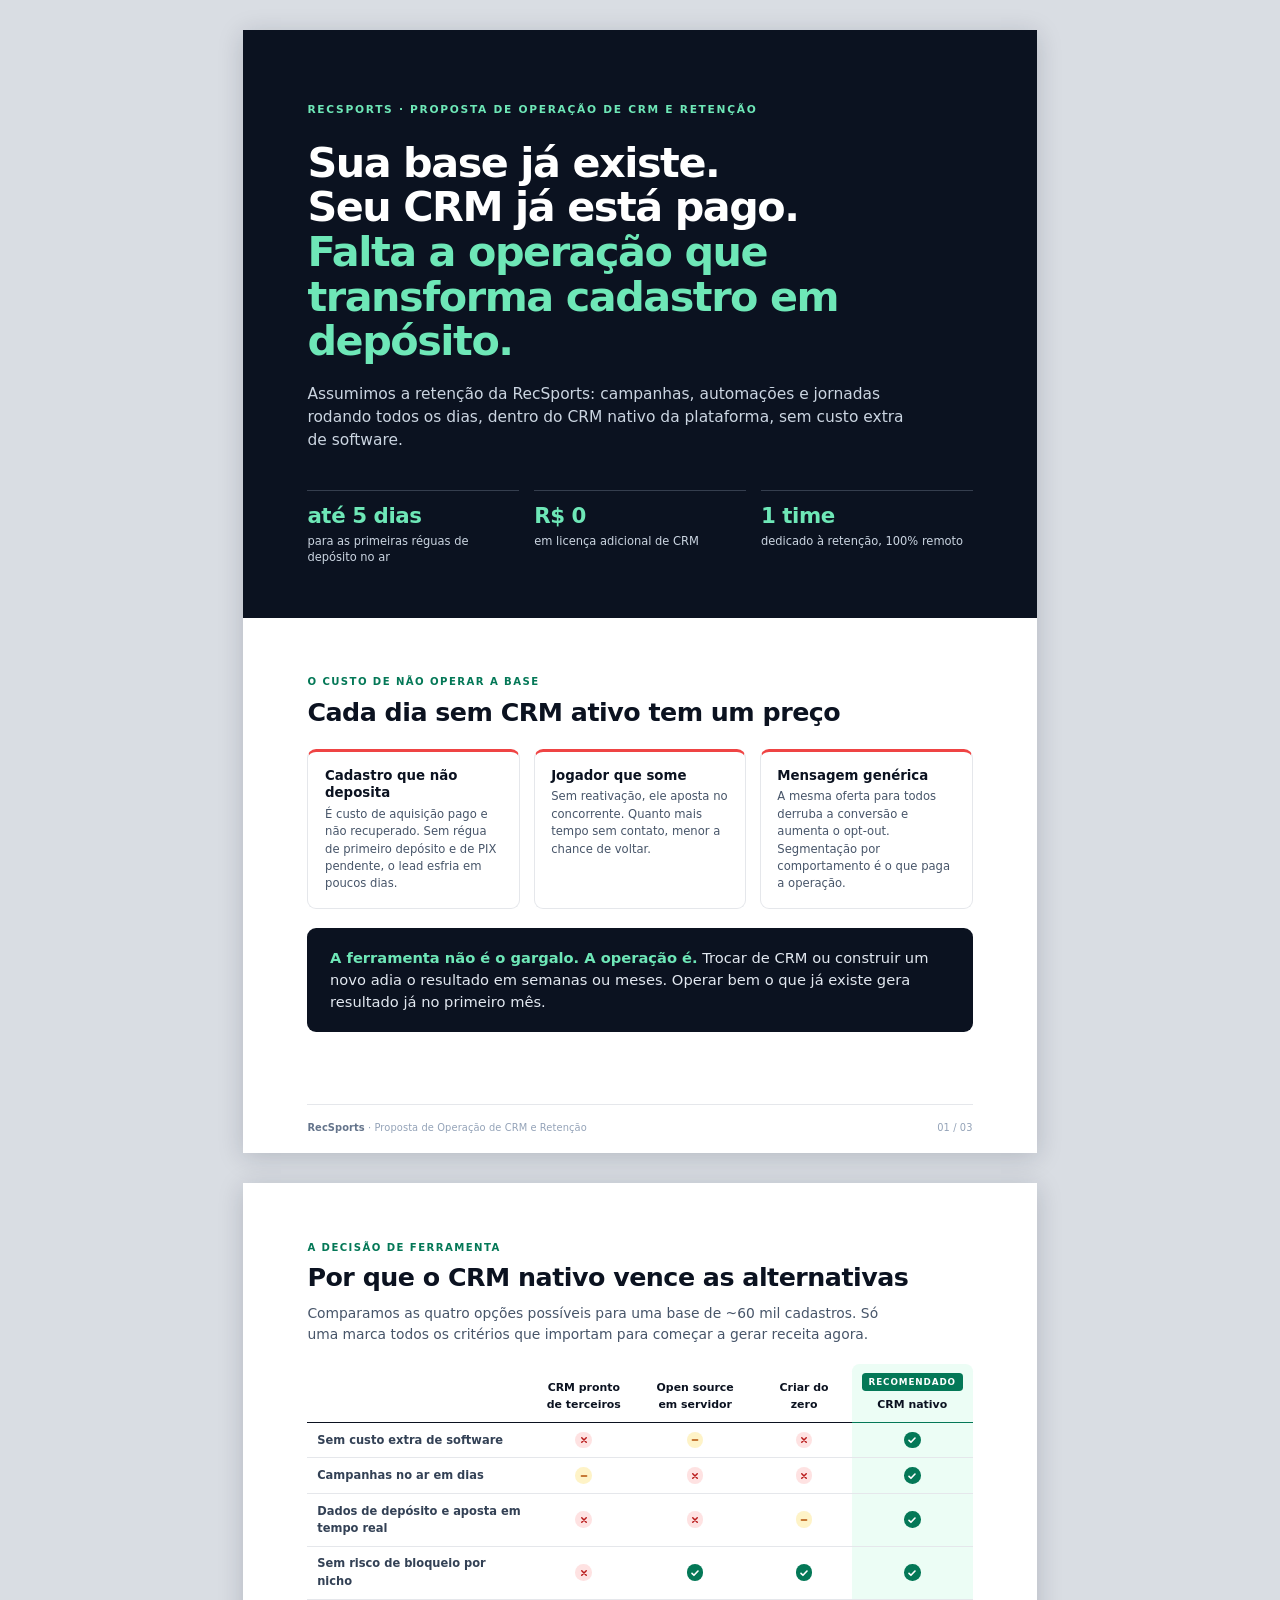
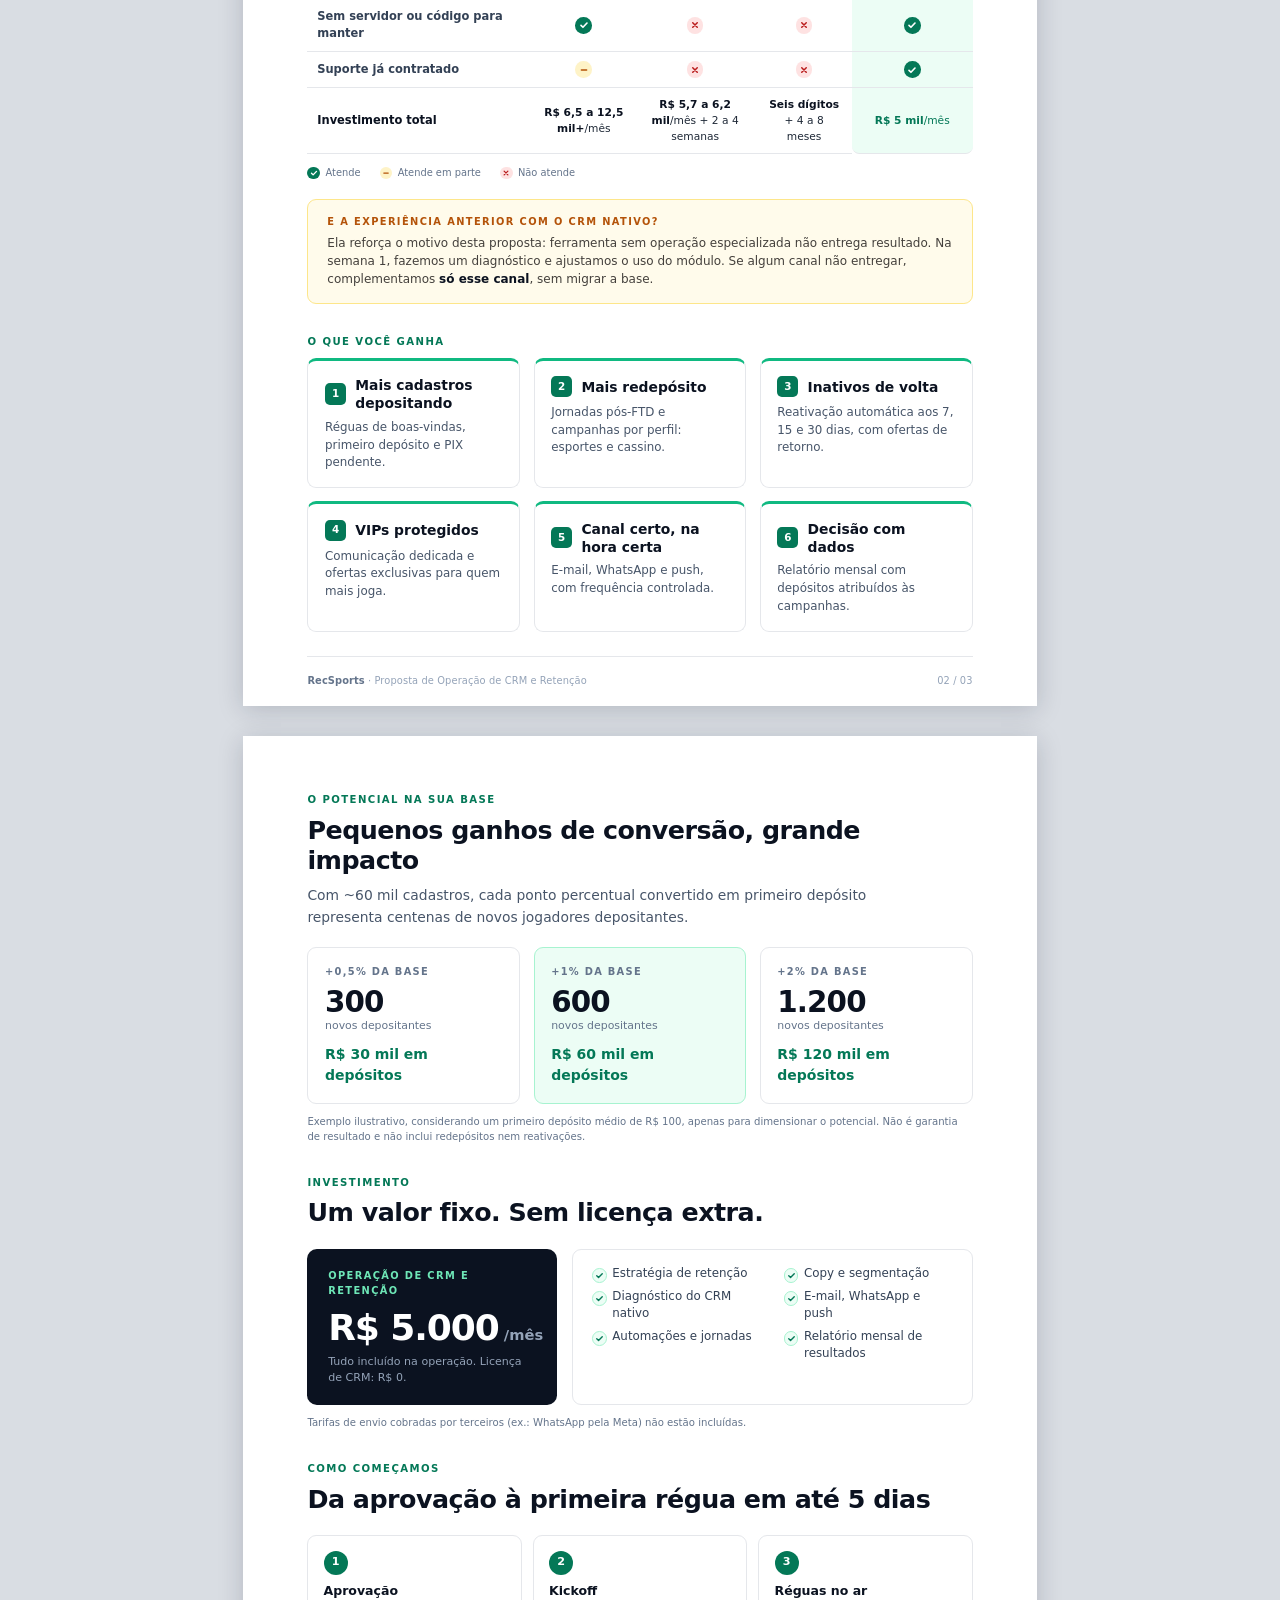
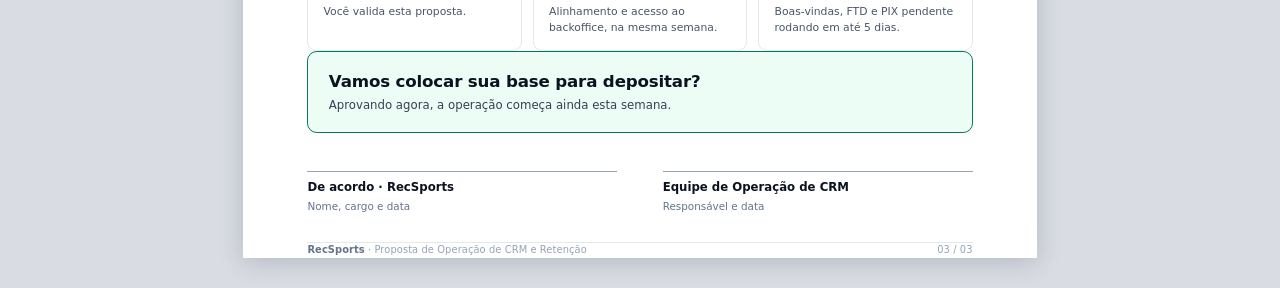
==== proposta/proposta-comercial.html @ 67c4828d "Add revised CRM proposal: full, short and commercial PDF versions Rewrites the CRM feasibility study" ====
<!doctype html>
<html lang="pt-BR">
<head>
<meta charset="utf-8">
<meta name="viewport" content="width=device-width, initial-scale=1">
<title>Proposta Comercial · CRM e Retenção</title>
<link rel="stylesheet" href="style.css">
</head>
<body>

<!-- ===================== PÁGINA 1 · GANCHO ===================== -->
<section class="page">
  <div class="hero">
    <div class="cover-kicker">RecSports · Proposta de Operação de CRM e Retenção</div>
    <h1>Sua base já existe.<br>Seu CRM já está pago.<br><em>Falta a operação que transforma cadastro em depósito.</em></h1>
    <p>Assumimos a retenção da RecSports: campanhas, automações e jornadas rodando todos os dias, dentro do CRM nativo da plataforma, sem custo extra de software.</p>
    <div class="promises">
      <div class="promise"><div class="v">até 5 dias</div><div class="l">para as primeiras réguas de depósito no ar</div></div>
      <div class="promise"><div class="v">R$ 0</div><div class="l">em licença adicional de CRM</div></div>
      <div class="promise"><div class="v">1 time</div><div class="l">dedicado à retenção, 100% remoto</div></div>
    </div>
  </div>

  <div class="pad">
    <div class="eyebrow">O custo de não operar a base</div>
    <h2>Cada dia sem CRM ativo tem um preço</h2>
    <div class="pain gap-s">
      <div class="card"><h3>Cadastro que não deposita</h3><p>É custo de aquisição pago e não recuperado. Sem régua de primeiro depósito e de PIX pendente, o lead esfria em poucos dias.</p></div>
      <div class="card"><h3>Jogador que some</h3><p>Sem reativação, ele aposta no concorrente. Quanto mais tempo sem contato, menor a chance de voltar.</p></div>
      <div class="card"><h3>Mensagem genérica</h3><p>A mesma oferta para todos derruba a conversão e aumenta o opt-out. Segmentação por comportamento é o que paga a operação.</p></div>
    </div>

    <div class="bottomline gap-m" style="font-size:11pt;padding:5mm 6mm"><b>A ferramenta não é o gargalo. A operação é.</b> Trocar de CRM ou construir um novo adia o resultado em semanas ou meses. Operar bem o que já existe gera resultado já no primeiro mês.</div>
    <div class="grow"></div>
    <div style="height:6mm"></div>
  </div>
  <div class="foot"><span><b>RecSports</b> · Proposta de Operação de CRM e Retenção</span><span class="num">01 / 03</span></div>
</section>

<!-- ===================== PÁGINA 2 · POR QUE NATIVO + O QUE VOCÊ GANHA ===================== -->
<section class="page">
  <div class="pad">
    <div class="eyebrow">A decisão de ferramenta</div>
    <h2>Por que o CRM nativo vence as alternativas</h2>
    <p class="lead">Comparamos as quatro opções possíveis para uma base de ~60 mil cadastros. Só uma marca todos os critérios que importam para começar a gerar receita agora.</p>

    <table class="ticks gap-m">
      <thead>
        <tr>
          <th style="width:34%"></th>
          <th>CRM pronto<br>de terceiros</th>
          <th>Open source<br>em servidor</th>
          <th>Criar do zero</th>
          <th class="rec"><span class="badge" style="display:table;margin:0 auto 1.4mm">Recomendado</span>CRM nativo</th>
        </tr>
      </thead>
      <tbody>
        <tr><td>Sem custo extra de software</td><td><i class="no"></i></td><td><i class="mid"></i></td><td><i class="no"></i></td><td class="rec"><i class="yes"></i></td></tr>
        <tr><td>Campanhas no ar em dias</td><td><i class="mid"></i></td><td><i class="no"></i></td><td><i class="no"></i></td><td class="rec"><i class="yes"></i></td></tr>
        <tr><td>Dados de depósito e aposta em tempo real</td><td><i class="no"></i></td><td><i class="no"></i></td><td><i class="mid"></i></td><td class="rec"><i class="yes"></i></td></tr>
        <tr><td>Sem risco de bloqueio por nicho</td><td><i class="no"></i></td><td><i class="yes"></i></td><td><i class="yes"></i></td><td class="rec"><i class="yes"></i></td></tr>
        <tr><td>Sem servidor ou código para manter</td><td><i class="yes"></i></td><td><i class="no"></i></td><td><i class="no"></i></td><td class="rec"><i class="yes"></i></td></tr>
        <tr><td>Suporte já contratado</td><td><i class="mid"></i></td><td><i class="no"></i></td><td><i class="no"></i></td><td class="rec"><i class="yes"></i></td></tr>
        <tr><td><strong>Investimento total</strong></td><td class="small num"><strong>R$ 6,5 a 12,5 mil+</strong>/mês</td><td class="small num"><strong>R$ 5,7 a 6,2 mil</strong>/mês + 2 a 4 semanas</td><td class="small"><strong>Seis dígitos</strong> + 4 a 8 meses</td><td class="rec small num" style="color:var(--accent)"><strong style="color:var(--accent)">R$ 5 mil</strong>/mês</td></tr>
      </tbody>
    </table>
    <div class="tick-legend gap-s"><span><i class="yes"></i>Atende</span><span><i class="mid"></i>Atende em parte</span><span><i class="no"></i>Não atende</span></div>

    <div class="callout gap-m">
      <div class="tag">E a experiência anterior com o CRM nativo?</div>
      <p>Ela reforça o motivo desta proposta: ferramenta sem operação especializada não entrega resultado. Na semana 1, fazemos um diagnóstico e ajustamos o uso do módulo. Se algum canal não entregar, complementamos <strong>só esse canal</strong>, sem migrar a base.</p>
    </div>

    <div class="eyebrow gap-l">O que você ganha</div>
    <div class="grid3">
      <div class="card deliv"><div class="dh"><span class="n">1</span><h3>Mais cadastros depositando</h3></div><p>Réguas de boas-vindas, primeiro depósito e PIX pendente.</p></div>
      <div class="card deliv"><div class="dh"><span class="n">2</span><h3>Mais redepósito</h3></div><p>Jornadas pós-FTD e campanhas por perfil: esportes e cassino.</p></div>
      <div class="card deliv"><div class="dh"><span class="n">3</span><h3>Inativos de volta</h3></div><p>Reativação automática aos 7, 15 e 30 dias, com ofertas de retorno.</p></div>
      <div class="card deliv"><div class="dh"><span class="n">4</span><h3>VIPs protegidos</h3></div><p>Comunicação dedicada e ofertas exclusivas para quem mais joga.</p></div>
      <div class="card deliv"><div class="dh"><span class="n">5</span><h3>Canal certo, na hora certa</h3></div><p>E-mail, WhatsApp e push, com frequência controlada.</p></div>
      <div class="card deliv"><div class="dh"><span class="n">6</span><h3>Decisão com dados</h3></div><p>Relatório mensal com depósitos atribuídos às campanhas.</p></div>
    </div>
    <div class="grow"></div>
    <div style="height:6mm"></div>
  </div>
  <div class="foot"><span><b>RecSports</b> · Proposta de Operação de CRM e Retenção</span><span class="num">02 / 03</span></div>
</section>

<!-- ===================== PÁGINA 3 · POTENCIAL + INVESTIMENTO + FECHAMENTO ===================== -->
<section class="page">
  <div class="pad">
    <div class="eyebrow">O potencial na sua base</div>
    <h2>Pequenos ganhos de conversão, grande impacto</h2>
    <p class="lead">Com ~60 mil cadastros, cada ponto percentual convertido em primeiro depósito representa centenas de novos jogadores depositantes.</p>

    <div class="potential gap-m">
      <div class="pot"><div class="p">+0,5% da base</div><div class="v">300</div><div class="l">novos depositantes</div><div class="d">R$ 30 mil em depósitos</div></div>
      <div class="pot hl"><div class="p">+1% da base</div><div class="v">600</div><div class="l">novos depositantes</div><div class="d">R$ 60 mil em depósitos</div></div>
      <div class="pot"><div class="p">+2% da base</div><div class="v">1.200</div><div class="l">novos depositantes</div><div class="d">R$ 120 mil em depósitos</div></div>
    </div>
    <p class="note gap-s">Exemplo ilustrativo, considerando um primeiro depósito médio de R$ 100, apenas para dimensionar o potencial. Não é garantia de resultado e não inclui redepósitos nem reativações.</p>

    <div class="section">
      <div class="eyebrow">Investimento</div>
      <h2>Um valor fixo. Sem licença extra.</h2>
    </div>
    <div class="invest gap-s">
      <div class="price">
        <div class="lbl">Operação de CRM e Retenção</div>
        <div class="val num">R$ 5.000<small> /mês</small></div>
        <div class="sub">Tudo incluído na operação. Licença de CRM: R$ 0.</div>
      </div>
      <div class="box">
        <ul class="check" style="columns:2;column-gap:6mm">
          <li style="margin-top:0">Estratégia de retenção</li>
          <li>Diagnóstico do CRM nativo</li>
          <li>Automações e jornadas</li>
          <li>Copy e segmentação</li>
          <li>E-mail, WhatsApp e push</li>
          <li>Relatório mensal de resultados</li>
        </ul>
      </div>
    </div>
    <p class="note gap-s">Tarifas de envio cobradas por terceiros (ex.: WhatsApp pela Meta) não estão incluídas.</p>

    <div class="section">
      <div class="eyebrow">Como começamos</div>
      <h2>Da aprovação à primeira régua em até 5 dias</h2>
    </div>
    <div class="steps gap-s" style="grid-template-columns:repeat(3,1fr)">
      <div class="step"><div class="n">1</div><h3>Aprovação</h3><p>Você valida esta proposta.</p></div>
      <div class="step"><div class="n">2</div><h3>Kickoff</h3><p>Alinhamento e acesso ao backoffice, na mesma semana.</p></div>
      <div class="step"><div class="n">3</div><h3>Réguas no ar</h3><p>Boas-vindas, FTD e PIX pendente rodando em até 5 dias.</p></div>
    </div>

    <div class="grow"></div>
    <div class="cta">
      <div>
        <div class="t">Vamos colocar sua base para depositar?</div>
        <p>Aprovando agora, a operação começa ainda esta semana.</p>
      </div>
    </div>
    <div class="sign" style="margin-bottom:7mm;margin-top:10mm">
      <div><div class="line"></div><b>De acordo · RecSports</b><span>Nome, cargo e data</span></div>
      <div><div class="line"></div><b>Equipe de Operação de CRM</b><span>Responsável e data</span></div>
    </div>
  </div>
  <div class="foot"><span><b>RecSports</b> · Proposta de Operação de CRM e Retenção</span><span class="num">03 / 03</span></div>
</section>

</body>
</html>
---- proposta/style.css ----
/* Proposta RecSports · Operação de CRM e Retenção — estilos de impressão (A4) */
@page { size: A4; margin: 0; }
@font-face { font-family: 'InterPDF'; font-weight: 400; font-style: normal; src: url('fonts/Inter-400.ttf') format('truetype'); }
@font-face { font-family: 'InterPDF'; font-weight: 500; font-style: normal; src: url('fonts/Inter-500.ttf') format('truetype'); }
@font-face { font-family: 'InterPDF'; font-weight: 600; font-style: normal; src: url('fonts/Inter-600.ttf') format('truetype'); }
@font-face { font-family: 'InterPDF'; font-weight: 700; font-style: normal; src: url('fonts/Inter-700.ttf') format('truetype'); }
@font-face { font-family: 'InterPDF'; font-weight: 800; font-style: normal; src: url('fonts/Inter-800.ttf') format('truetype'); }

:root {
  --ink: #0b1220;
  --ink-2: #111a2e;
  --text: #1f2937;
  --muted: #64748b;
  --faint: #94a3b8;
  --line: #e5e7eb;
  --soft: #f6f8fa;
  --accent: #047857;
  --accent-2: #10b981;
  --accent-soft: #ecfdf5;
  --accent-line: #a7f3d0;
  --warn: #b45309;
  --warn-soft: #fffbeb;
  --warn-line: #fde68a;
  --bad: #b91c1c;
  --bad-soft: #fef2f2;
}

* { box-sizing: border-box; margin: 0; padding: 0; }
html { -webkit-print-color-adjust: exact; print-color-adjust: exact; }
body {
  font-family: 'InterPDF', 'Inter', system-ui, sans-serif;
  font-size: 9.5pt;
  line-height: 1.5;
  color: var(--text);
  background: #d9dde3;
  font-feature-settings: 'cv11', 'ss01';
}
@media print { body { background: #fff; } }

/* ---------- Página ---------- */
.page {
  width: 210mm;
  height: 297mm;
  background: #fff;
  position: relative;
  overflow: hidden;
  display: flex;
  flex-direction: column;
  break-after: page;
  page-break-after: always;
}
.page:last-child { break-after: auto; page-break-after: auto; }
@media screen { .page { margin: 8mm auto; box-shadow: 0 4px 24px rgba(15, 23, 42, .18); } }

.pad { flex: 1; padding: 15mm 17mm 0; display: flex; flex-direction: column; }
.foot {
  margin: 0 17mm;
  height: 13mm;
  border-top: 1px solid var(--line);
  display: flex;
  align-items: center;
  justify-content: space-between;
  font-size: 7.4pt;
  color: var(--faint);
  letter-spacing: .01em;
}
.foot b { color: var(--muted); font-weight: 600; }

/* ---------- Tipografia ---------- */
.eyebrow {
  font-size: 7.6pt;
  font-weight: 700;
  letter-spacing: .14em;
  text-transform: uppercase;
  color: var(--accent);
  margin-bottom: 2.2mm;
}
h2 {
  font-size: 19pt;
  line-height: 1.18;
  letter-spacing: -.02em;
  color: var(--ink);
  font-weight: 700;
  margin-bottom: 2.5mm;
}
h3 {
  font-size: 10.6pt;
  line-height: 1.3;
  color: var(--ink);
  font-weight: 700;
  margin-bottom: 1.2mm;
}
.lead { font-size: 10.4pt; color: #475569; line-height: 1.55; max-width: 158mm; }
p + p { margin-top: 2mm; }
strong { color: var(--ink); font-weight: 650; }
.muted { color: var(--muted); }
.small { font-size: 8pt; }
.note { font-size: 7.6pt; color: var(--muted); line-height: 1.45; }
.num { font-variant-numeric: tabular-nums; }
.section { margin-top: 8mm; }
.section:first-child { margin-top: 0; }
.gap-s { margin-top: 3mm; }
.gap-m { margin-top: 5mm; }
.gap-l { margin-top: 8mm; }
.grow { flex: 1; }

/* ---------- Capa ---------- */
.cover-top {
  background: var(--ink);
  color: #e2e8f0;
  padding: 17mm 17mm 11mm;
  position: relative;
}
.cover-top::after {
  content: '';
  position: absolute;
  left: 17mm; bottom: 0;
  width: 26mm; height: 1.4mm;
  background: var(--accent-2);
}
.cover-kicker {
  font-size: 8pt; font-weight: 600; letter-spacing: .16em; text-transform: uppercase;
  color: #6ee7b7;
}
.cover-top h1 {
  font-size: 38pt; line-height: 1.04; letter-spacing: -.035em; font-weight: 800;
  color: #fff; margin: 6mm 0 4mm;
}
.cover-lead { font-size: 12.2pt; line-height: 1.5; color: #cbd5e1; max-width: 150mm; }
.cover-meta {
  display: grid; grid-template-columns: repeat(3, 1fr); gap: 6mm;
  margin-top: 9mm; padding-top: 4.4mm; border-top: 1px solid rgba(148, 163, 184, .25);
}
.cover-meta span { display: block; font-size: 7.2pt; text-transform: uppercase; letter-spacing: .12em; color: #94a3b8; margin-bottom: 1mm; }
.cover-meta strong { color: #fff; font-size: 10.5pt; font-weight: 600; }

.summary { font-size: 10.6pt; line-height: 1.6; color: #334155; }
.summary strong { color: var(--ink); }

/* KPIs */
.kpis { display: grid; grid-template-columns: repeat(4, 1fr); gap: 3mm; }
.kpi { border: 1px solid var(--line); border-radius: 2.2mm; padding: 3.6mm 3.6mm 3.2mm; background: #fff; }
.kpi .v { font-size: 16pt; font-weight: 800; letter-spacing: -.02em; color: var(--ink); line-height: 1.1; white-space: nowrap; }
.kpi .v small { font-size: 9pt; font-weight: 700; letter-spacing: 0; }
.kpi .l { font-size: 7.8pt; color: var(--muted); margin-top: 1.4mm; line-height: 1.35; }
.kpi.hl { background: var(--accent-soft); border-color: var(--accent-line); }
.kpi.hl .v { color: var(--accent); }

/* Caixa de recomendação */
.reco {
  border-radius: 2.4mm;
  background: var(--accent-soft);
  border: 1px solid var(--accent-line);
  border-left: 1.4mm solid var(--accent);
  padding: 4.2mm 5mm;
}
.reco .tag { font-size: 7.4pt; font-weight: 700; letter-spacing: .14em; text-transform: uppercase; color: var(--accent); }
.reco .t { font-size: 12pt; font-weight: 700; color: var(--ink); margin: 1mm 0 1mm; letter-spacing: -.01em; }
.reco p { font-size: 9.2pt; color: #334155; }

.callout {
  border-radius: 2.4mm;
  background: var(--warn-soft);
  border: 1px solid var(--warn-line);
  padding: 4mm 5mm;
}
.callout .tag { font-size: 7.4pt; font-weight: 700; letter-spacing: .14em; text-transform: uppercase; color: var(--warn); margin-bottom: 1mm; }
.callout p { font-size: 9pt; color: #44403c; }

.box { border: 1px solid var(--line); border-radius: 2.4mm; padding: 4mm 5mm; background: #fff; }
.box.soft { background: var(--soft); }

/* Sumário */
.toc { display: grid; grid-template-columns: 1fr 1fr; column-gap: 9mm; row-gap: 0; }
.toc div { display: flex; gap: 3mm; padding: 1.8mm 0; border-bottom: 1px solid var(--line); font-size: 8.9pt; color: #334155; }
.toc div b { color: var(--accent); font-weight: 700; width: 6mm; }
.toc div i { margin-left: auto; font-style: normal; color: var(--faint); font-variant-numeric: tabular-nums; }

/* ---------- Tabela comparativa ---------- */
table.cmp { width: 100%; border-collapse: separate; border-spacing: 0; font-size: 8.25pt; line-height: 1.38; }
table.cmp th, table.cmp td { padding: 2.3mm 2.6mm; vertical-align: top; text-align: left; border-bottom: 1px solid var(--line); }
table.cmp thead th { font-size: 8.4pt; color: var(--ink); font-weight: 700; border-bottom: 1.5px solid var(--ink); padding-bottom: 2.6mm; vertical-align: bottom; }
table.cmp thead th .sub { display: block; font-weight: 500; color: var(--muted); font-size: 7.4pt; margin-top: .6mm; }
table.cmp tbody th { font-weight: 650; color: var(--ink); width: 23%; font-size: 8.2pt; }
table.cmp td { width: 25.66%; color: #334155; }
table.cmp .rec { background: var(--accent-soft); }
table.cmp thead th.rec { border-top-left-radius: 2mm; border-top-right-radius: 2mm; border-bottom-color: var(--accent); }
table.cmp thead th.rec .badge { display: table; margin-bottom: 1.6mm; }
table.cmp tr.vrow th, table.cmp tr.vrow td { border-bottom: none; padding-top: 3mm; font-weight: 650; color: var(--ink); }
table.cmp tr.vrow td.rec { color: var(--accent); border-bottom-left-radius: 2mm; border-bottom-right-radius: 2mm; }

.badge {
  font-size: 6.6pt; font-weight: 700; letter-spacing: .1em; text-transform: uppercase;
  background: var(--accent); color: #fff; padding: .7mm 1.8mm; border-radius: 1mm;
}

/* Indicadores (ponto + texto) */
.r { display: inline-block; width: 2.1mm; height: 2.1mm; border-radius: 50%; margin-right: 1.4mm; vertical-align: .15mm; }
.r.g { background: var(--accent-2); }
.r.y { background: #f59e0b; }
.r.b { background: #ef4444; }
.legend { display: flex; gap: 5mm; font-size: 7.4pt; color: var(--muted); }

/* ---------- Cards ---------- */
.grid2 { display: grid; grid-template-columns: 1fr 1fr; gap: 3.5mm; }
.grid3 { display: grid; grid-template-columns: repeat(3, 1fr); gap: 3.5mm; }
.grid4 { display: grid; grid-template-columns: repeat(4, 1fr); gap: 3mm; }
.card { border: 1px solid var(--line); border-radius: 2.4mm; padding: 4mm 4.4mm; background: #fff; }
.card p { font-size: 8.7pt; color: #475569; line-height: 1.5; }
.card .k { font-size: 7.2pt; font-weight: 700; letter-spacing: .13em; text-transform: uppercase; color: var(--muted); margin-bottom: 1.4mm; display: flex; align-items: center; gap: 2mm; }
.card .k .n { display: inline-flex; align-items: center; justify-content: center; width: 5.2mm; height: 5.2mm; border-radius: 1.2mm; background: var(--ink); color: #fff; font-size: 7.4pt; letter-spacing: 0; }
.card.risk { border-top: 1mm solid #ef4444; }
.card.deliv { border-top: 1mm solid var(--accent-2); }
.card.deliv .k .n { background: var(--accent); }

.stop {
  border-radius: 2.4mm; background: var(--soft); border: 1px solid var(--line); padding: 4mm 4.4mm;
}
.stop .big { font-size: 13pt; font-weight: 800; color: var(--bad); letter-spacing: -.01em; margin-bottom: 1mm; }

.bottomline {
  background: var(--ink); color: #e2e8f0; border-radius: 2.4mm; padding: 4.2mm 5mm; font-size: 9.3pt; line-height: 1.5;
}
.bottomline b { color: #6ee7b7; font-weight: 700; }

/* ---------- Jornada ---------- */
.journey { display: grid; grid-template-columns: repeat(5, 1fr); gap: 2.2mm; }
.stage { border: 1px solid var(--line); border-radius: 2.2mm; overflow: hidden; background: #fff; display: flex; flex-direction: column; }
.stage .h { background: var(--ink); color: #fff; padding: 2.6mm 3mm; font-size: 8.6pt; font-weight: 700; position: relative; }
.stage .h small { display: block; font-size: 6.6pt; font-weight: 600; letter-spacing: .12em; text-transform: uppercase; color: #6ee7b7; margin-bottom: .4mm; }
.stage .b { padding: 2.8mm 3mm 3mm; font-size: 7.9pt; color: #475569; line-height: 1.42; }
.stage .b strong { display: block; font-size: 7.9pt; color: var(--ink); margin-bottom: 1mm; }
.stage .b ul { list-style: none; }
.stage .b li { padding-left: 2.6mm; position: relative; margin-top: .6mm; }
.stage .b li::before { content: ''; position: absolute; left: 0; top: 1.7mm; width: 1.1mm; height: 1.1mm; border-radius: 50%; background: var(--accent-2); }
.stage.re .h { background: var(--accent); }
.stage.re .h small { color: #d1fae5; }
.journey-note { display: flex; align-items: center; gap: 2mm; font-size: 7.8pt; color: var(--muted); margin-top: 2.4mm; }
.arrow-row { display: grid; grid-template-columns: repeat(5, 1fr); gap: 2.2mm; margin-bottom: 1.2mm; font-size: 7pt; color: var(--faint); font-weight: 600; letter-spacing: .1em; text-transform: uppercase; }

/* ---------- Listas ---------- */
ul.check { list-style: none; }
ul.check li { position: relative; padding-left: 5.4mm; margin-top: 1.5mm; font-size: 8.9pt; color: #334155; line-height: 1.45; }
ul.check li::before {
  content: ''; position: absolute; left: 0; top: .9mm; width: 3.4mm; height: 3.4mm; border-radius: 50%;
  background: var(--accent-soft) url("data:image/svg+xml,%3Csvg xmlns='http://www.w3.org/2000/svg' viewBox='0 0 16 16'%3E%3Cpath d='M4 8.4l2.6 2.6L12 5.4' fill='none' stroke='%23047857' stroke-width='2' stroke-linecap='round' stroke-linejoin='round'/%3E%3C/svg%3E") center/2.8mm no-repeat;
  border: 1px solid var(--accent-line);
}
ul.check.light li { color: #cbd5e1; }
ul.check.light li::before { background-color: rgba(16, 185, 129, .16); border-color: rgba(110, 231, 183, .4); background-image: url("data:image/svg+xml,%3Csvg xmlns='http://www.w3.org/2000/svg' viewBox='0 0 16 16'%3E%3Cpath d='M4 8.4l2.6 2.6L12 5.4' fill='none' stroke='%236ee7b7' stroke-width='2' stroke-linecap='round' stroke-linejoin='round'/%3E%3C/svg%3E"); }
ul.dash { list-style: none; }
ul.dash li { position: relative; padding-left: 3.4mm; margin-top: 1mm; font-size: 8.6pt; color: #475569; }
ul.dash li::before { content: ''; position: absolute; left: 0; top: 2.1mm; width: 1.6mm; height: .35mm; background: var(--faint); }

/* ---------- Cronograma ---------- */
.timeline { display: grid; grid-template-columns: repeat(3, 1fr); gap: 3.5mm; position: relative; }
.phase { border: 1px solid var(--line); border-radius: 2.4mm; padding: 3.6mm 4.2mm 3.4mm; background: #fff; position: relative; }
.phase .when { font-size: 7.2pt; font-weight: 700; letter-spacing: .13em; text-transform: uppercase; color: var(--accent); }
.phase h3 { margin: 1mm 0 1.6mm; }
.phase .bar { position: absolute; top: -1px; left: -1px; right: -1px; height: 1mm; border-radius: 2.4mm 2.4mm 0 0; background: var(--accent-2); }
.phase:nth-child(2) .bar { background: #34d399; }
.phase:nth-child(3) .bar { background: #6ee7b7; }

.chips { display: flex; flex-wrap: wrap; gap: 2mm; }
.chip { font-size: 8pt; color: #334155; background: var(--soft); border: 1px solid var(--line); border-radius: 10mm; padding: 1.3mm 3.2mm; }

/* ---------- Investimento ---------- */
.invest { display: grid; grid-template-columns: 66mm 1fr; gap: 4mm; }
.price {
  background: var(--ink); color: #e2e8f0; border-radius: 2.6mm; padding: 5.5mm 5.5mm 5mm; display: flex; flex-direction: column;
}
.price .lbl { font-size: 7.4pt; font-weight: 700; letter-spacing: .14em; text-transform: uppercase; color: #6ee7b7; }
.price .val { font-size: 27pt; font-weight: 800; letter-spacing: -.03em; color: #fff; line-height: 1; margin-top: 3mm; white-space: nowrap; }
.price .val small { font-size: 11pt; font-weight: 600; color: #94a3b8; letter-spacing: 0; }
.price .sub { font-size: 8.3pt; color: #94a3b8; margin-top: 2mm; line-height: 1.45; }
.price .sep { border-top: 1px solid rgba(148, 163, 184, .25); margin: 4mm 0 3mm; }
.price .row { display: flex; justify-content: space-between; font-size: 8.4pt; padding: .8mm 0; }
.price .row b { color: #fff; font-weight: 650; }
.price .row.total b { color: #6ee7b7; }

table.tot { width: 100%; border-collapse: collapse; font-size: 8.5pt; }
table.tot th, table.tot td { padding: 2.2mm 2.6mm; border-bottom: 1px solid var(--line); text-align: left; }
table.tot thead th { font-size: 7.2pt; text-transform: uppercase; letter-spacing: .11em; color: var(--muted); font-weight: 700; border-bottom: 1.5px solid var(--ink); }
table.tot td.v { text-align: right; font-weight: 700; color: var(--ink); white-space: nowrap; font-variant-numeric: tabular-nums; }
table.tot thead th.v { text-align: right; }
table.tot tr.rec td { background: var(--accent-soft); color: var(--accent); font-weight: 650; }
table.tot tr.rec td.v { color: var(--accent); }

/* ---------- Recomendação final ---------- */
.verdict {
  background: var(--ink); color: #e2e8f0; border-radius: 3mm; padding: 8mm 8mm 7mm; position: relative; overflow: hidden;
}
.verdict .tag { font-size: 7.6pt; font-weight: 700; letter-spacing: .16em; text-transform: uppercase; color: #6ee7b7; }
.verdict .t { font-size: 19pt; font-weight: 800; letter-spacing: -.025em; color: #fff; line-height: 1.2; margin-top: 3mm; }
.verdict .t em { font-style: normal; color: #6ee7b7; }
.verdict p { font-size: 10pt; color: #cbd5e1; margin-top: 3mm; line-height: 1.55; max-width: 150mm; }

.reason { padding: 4mm 0 0; border-top: 2px solid var(--ink); }
.reason .v { font-size: 13.5pt; font-weight: 800; color: var(--accent); letter-spacing: -.015em; line-height: 1.15; }
.reason h3 { margin-top: 1.4mm; }
.reason p { font-size: 8.6pt; color: #475569; line-height: 1.5; }

.steps { display: grid; grid-template-columns: repeat(4, 1fr); gap: 3mm; counter-reset: s; }
.step { border: 1px solid var(--line); border-radius: 2.4mm; padding: 3.8mm 4mm; background: #fff; }
.step .n { width: 6.4mm; height: 6.4mm; border-radius: 50%; background: var(--accent); color: #fff; font-size: 8.4pt; font-weight: 700; display: flex; align-items: center; justify-content: center; margin-bottom: 2.2mm; }
.step h3 { font-size: 9.4pt; }
.step p { font-size: 8.1pt; color: #475569; line-height: 1.45; }

.cta {
  border-radius: 2.6mm; border: 1.5px solid var(--accent); background: var(--accent-soft);
  padding: 4.6mm 5.4mm; display: flex; align-items: center; justify-content: space-between; gap: 6mm;
}
.cta .t { font-size: 12.5pt; font-weight: 800; color: var(--ink); letter-spacing: -.01em; }
.cta p { font-size: 8.8pt; color: #334155; margin-top: .8mm; }
.cta .go { flex-shrink: 0; background: var(--accent); color: #fff; font-weight: 700; font-size: 9pt; padding: 2.6mm 4.6mm; border-radius: 1.6mm; }

/* ---------- Versão comercial ---------- */
.hero {
  background: var(--ink); color: #e2e8f0; padding: 19mm 17mm 14mm; position: relative;
}
.hero h1 { font-size: 31pt; line-height: 1.08; letter-spacing: -.035em; font-weight: 800; color: #fff; margin: 6mm 0 5mm; max-width: 172mm; }
.hero h1 em { font-style: normal; color: #6ee7b7; }
.hero p { font-size: 11.6pt; color: #cbd5e1; line-height: 1.5; max-width: 158mm; }
.promises { display: grid; grid-template-columns: repeat(3, 1fr); gap: 4mm; margin-top: 10mm; }
.promise { border-top: 1px solid rgba(148, 163, 184, .3); padding-top: 3.4mm; }
.promise .v { font-size: 16pt; font-weight: 800; color: #6ee7b7; letter-spacing: -.02em; line-height: 1.1; }
.promise .l { font-size: 8.6pt; color: #cbd5e1; margin-top: 1.4mm; line-height: 1.4; }

.pain { display: grid; grid-template-columns: repeat(3, 1fr); gap: 3.5mm; }
.pain .card { border-top: 1mm solid #ef4444; }
.pain .card h3 { font-size: 10pt; }

table.ticks { width: 100%; border-collapse: separate; border-spacing: 0; font-size: 8.6pt; }
table.ticks th, table.ticks td { padding: 2.3mm 2.6mm; border-bottom: 1px solid var(--line); text-align: center; vertical-align: middle; }
table.ticks th:first-child, table.ticks td:first-child { text-align: left; }
table.ticks thead th { font-size: 8.2pt; font-weight: 700; color: var(--ink); border-bottom: 1.5px solid var(--ink); vertical-align: bottom; }
table.ticks tbody td:first-child { color: #334155; font-weight: 550; }
table.ticks .rec { background: var(--accent-soft); }
table.ticks thead th.rec { border-top-left-radius: 2mm; border-top-right-radius: 2mm; border-bottom-color: var(--accent); }
table.ticks tr:last-child td.rec { border-bottom-left-radius: 2mm; border-bottom-right-radius: 2mm; }
.yes, .no, .mid { display: inline-block; width: 4.4mm; height: 4.4mm; border-radius: 50%; vertical-align: middle; background-position: center; background-repeat: no-repeat; background-size: 3.2mm; }
.yes { background-color: var(--accent); background-image: url("data:image/svg+xml,%3Csvg xmlns='http://www.w3.org/2000/svg' viewBox='0 0 16 16'%3E%3Cpath d='M4 8.4l2.6 2.6L12 5.4' fill='none' stroke='%23fff' stroke-width='2.2' stroke-linecap='round' stroke-linejoin='round'/%3E%3C/svg%3E"); }
.no { background-color: #fee2e2; background-image: url("data:image/svg+xml,%3Csvg xmlns='http://www.w3.org/2000/svg' viewBox='0 0 16 16'%3E%3Cpath d='M5 5l6 6M11 5l-6 6' fill='none' stroke='%23b91c1c' stroke-width='2' stroke-linecap='round'/%3E%3C/svg%3E"); }
.mid { background-color: #fef3c7; background-image: url("data:image/svg+xml,%3Csvg xmlns='http://www.w3.org/2000/svg' viewBox='0 0 16 16'%3E%3Cpath d='M4.5 8h7' fill='none' stroke='%23b45309' stroke-width='2' stroke-linecap='round'/%3E%3C/svg%3E"); }
.tick-legend { display: flex; gap: 5mm; font-size: 7.4pt; color: var(--muted); align-items: center; }
.tick-legend span { display: inline-flex; align-items: center; gap: 1.4mm; }
.tick-legend .yes, .tick-legend .no, .tick-legend .mid { width: 3.4mm; height: 3.4mm; background-size: 2.6mm; }

.potential { display: grid; grid-template-columns: repeat(3, 1fr); gap: 3.5mm; }
.pot { border: 1px solid var(--line); border-radius: 2.4mm; padding: 4.4mm; text-align: left; }
.pot .p { font-size: 7.4pt; font-weight: 700; letter-spacing: .13em; text-transform: uppercase; color: var(--muted); }
.pot .v { font-size: 22pt; font-weight: 800; color: var(--ink); letter-spacing: -.03em; line-height: 1.05; margin-top: 2mm; font-variant-numeric: tabular-nums; }
.pot .l { font-size: 8.2pt; color: var(--muted); }
.pot .d { font-size: 10.5pt; font-weight: 700; color: var(--accent); margin-top: 2.6mm; font-variant-numeric: tabular-nums; }
.pot.hl { background: var(--accent-soft); border-color: var(--accent-line); }

/* ---------- Versão resumida ---------- */
.mini-head { display: flex; justify-content: space-between; align-items: flex-end; padding-bottom: 4mm; border-bottom: 2px solid var(--ink); }
.mini-head h1 { font-size: 22pt; line-height: 1.1; letter-spacing: -.03em; font-weight: 800; color: var(--ink); margin-top: 1.4mm; }
.mini-head .meta { text-align: right; font-size: 8pt; color: var(--muted); line-height: 1.5; }
.mini-head .meta b { color: var(--ink); }
.oneliner { font-size: 11.4pt; line-height: 1.5; color: var(--ink); font-weight: 600; letter-spacing: -.005em; }
.oneliner em { font-style: normal; color: var(--accent); }
.h-s { font-size: 11pt; font-weight: 700; color: var(--ink); margin-bottom: 2.4mm; display: flex; align-items: baseline; gap: 2.4mm; }
.h-s b { font-size: 7.4pt; color: var(--accent); letter-spacing: .12em; }

/* Cabeçalho dos cards de entrega */
.dh { display: flex; align-items: center; gap: 2.4mm; margin-bottom: 1.8mm; }
.dh h3 { margin: 0; font-size: 10.4pt; }
.dh .n { display: inline-flex; align-items: center; justify-content: center; flex-shrink: 0; width: 5.6mm; height: 5.6mm; border-radius: 1.3mm; background: var(--accent); color: #fff; font-size: 7.8pt; font-weight: 700; }
.card.deliv p { font-size: 8.9pt; }

/* Aceite */
.sign { display: grid; grid-template-columns: 1fr 1fr; gap: 12mm; margin-top: 12mm; }
.sign .line { border-top: 1px solid #94a3b8; margin-bottom: 1.8mm; }
.sign b { display: block; font-size: 8.8pt; color: var(--ink); }
.sign span { font-size: 7.8pt; color: var(--muted); }

/* Lista compacta de entregas (versão resumida) */
.dl { display: grid; grid-template-columns: repeat(3, 1fr); column-gap: 4mm; row-gap: 3mm; }
.dl div { border-left: 1mm solid var(--accent-2); padding: .4mm 0 .4mm 3mm; }
.dl b { display: block; font-size: 9pt; color: var(--ink); font-weight: 700; }
.dl b em { font-style: normal; font-weight: 500; color: var(--muted); }
.dl span { display: block; font-size: 8pt; color: #475569; line-height: 1.42; margin-top: .4mm; }
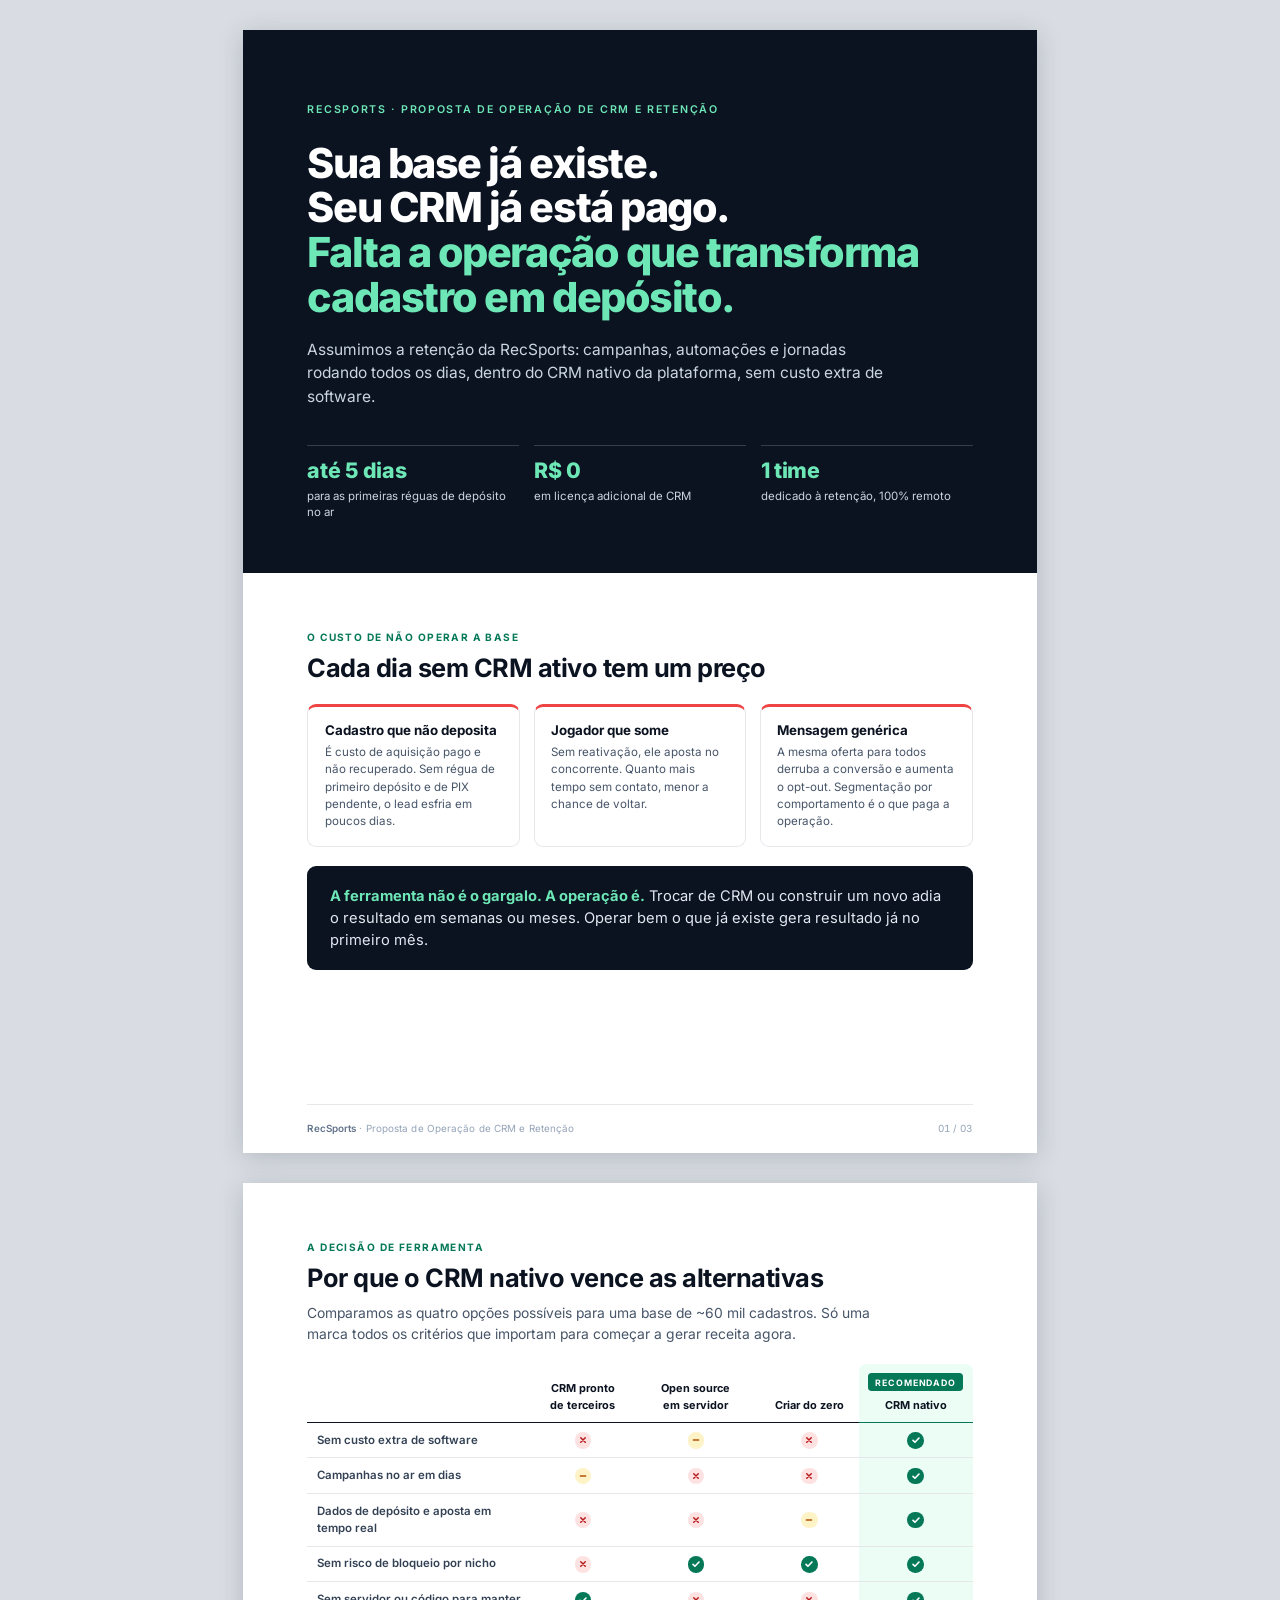
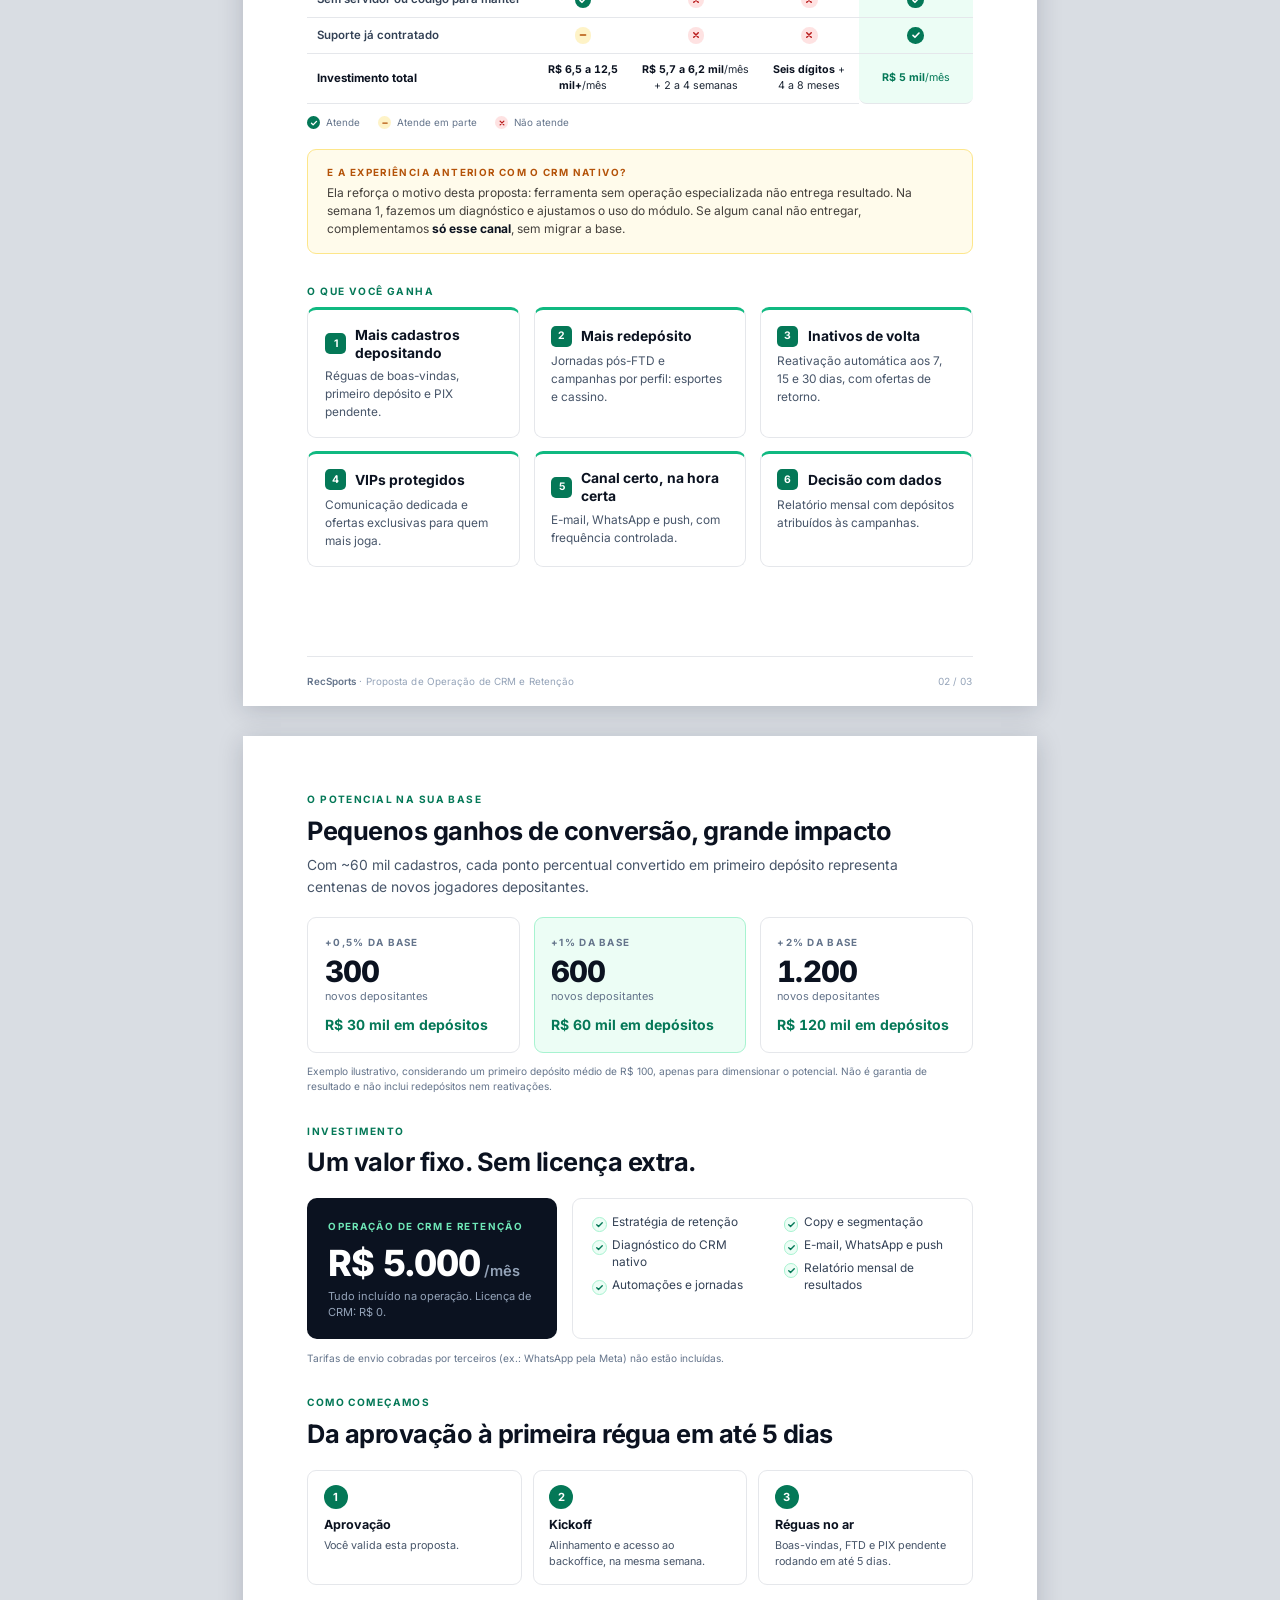
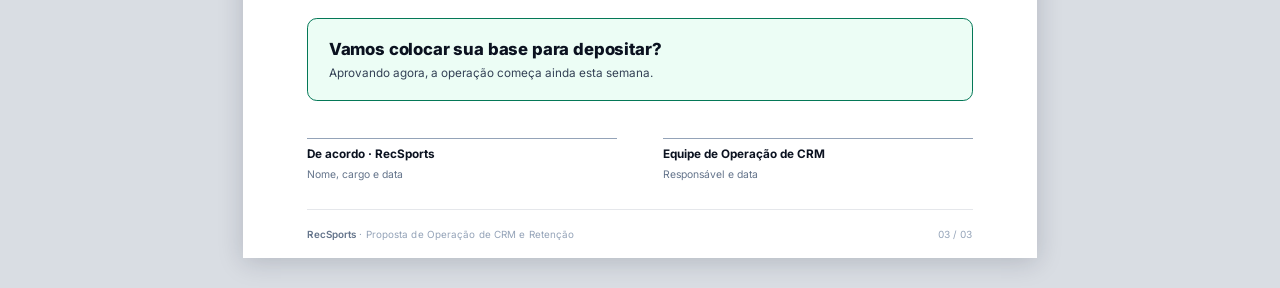
==== commit 34f3f664: "Make proposal HTML files self-contained Moves sources to proposta/src and adds a build script that i" ====
--- a/proposta/proposta-comercial.html
+++ b/proposta/proposta-comercial.html
@@ -4,7 +4,393 @@
 <meta charset="utf-8">
 <meta name="viewport" content="width=device-width, initial-scale=1">
 <title>Proposta Comercial · CRM e Retenção</title>
-<link rel="stylesheet" href="style.css">
+<style>
+/* Proposta RecSports · Operação de CRM e Retenção — estilos de impressão (A4) */
+@page { size: A4; margin: 0; }
+@font-face { font-family: 'InterPDF'; font-weight: 400; font-style: normal; src: url('[data-uri]') format('woff2'); }
+@font-face { font-family: 'InterPDF'; font-weight: 500; font-style: normal; src: url('[data-uri]') format('woff2'); }
+@font-face { font-family: 'InterPDF'; font-weight: 600; font-style: normal; src: url('[data-uri]') format('woff2'); }
+@font-face { font-family: 'InterPDF'; font-weight: 700; font-style: normal; src: url('[data-uri]') format('woff2'); }
+@font-face { font-family: 'InterPDF'; font-weight: 800; font-style: normal; src: url('[data-uri]') format('woff2'); }
+
+:root {
+  --ink: #0b1220;
+  --ink-2: #111a2e;
+  --text: #1f2937;
+  --muted: #64748b;
+  --faint: #94a3b8;
+  --line: #e5e7eb;
+  --soft: #f6f8fa;
+  --accent: #047857;
+  --accent-2: #10b981;
+  --accent-soft: #ecfdf5;
+  --accent-line: #a7f3d0;
+  --warn: #b45309;
+  --warn-soft: #fffbeb;
+  --warn-line: #fde68a;
+  --bad: #b91c1c;
+  --bad-soft: #fef2f2;
+}
+
+* { box-sizing: border-box; margin: 0; padding: 0; }
+html { -webkit-print-color-adjust: exact; print-color-adjust: exact; }
+body {
+  font-family: 'InterPDF', 'Inter', system-ui, sans-serif;
+  font-size: 9.5pt;
+  line-height: 1.5;
+  color: var(--text);
+  background: #d9dde3;
+  font-feature-settings: 'cv11', 'ss01';
+}
+@media print { body { background: #fff; } }
+
+/* ---------- Página ---------- */
+.page {
+  width: 210mm;
+  height: 297mm;
+  background: #fff;
+  position: relative;
+  overflow: hidden;
+  display: flex;
+  flex-direction: column;
+  break-after: page;
+  page-break-after: always;
+}
+.page:last-child { break-after: auto; page-break-after: auto; }
+@media screen { .page { margin: 8mm auto; box-shadow: 0 4px 24px rgba(15, 23, 42, .18); } }
+
+.pad { flex: 1; padding: 15mm 17mm 0; display: flex; flex-direction: column; }
+.foot {
+  margin: 0 17mm;
+  height: 13mm;
+  border-top: 1px solid var(--line);
+  display: flex;
+  align-items: center;
+  justify-content: space-between;
+  font-size: 7.4pt;
+  color: var(--faint);
+  letter-spacing: .01em;
+}
+.foot b { color: var(--muted); font-weight: 600; }
+
+/* ---------- Tipografia ---------- */
+.eyebrow {
+  font-size: 7.6pt;
+  font-weight: 700;
+  letter-spacing: .14em;
+  text-transform: uppercase;
+  color: var(--accent);
+  margin-bottom: 2.2mm;
+}
+h2 {
+  font-size: 19pt;
+  line-height: 1.18;
+  letter-spacing: -.02em;
+  color: var(--ink);
+  font-weight: 700;
+  margin-bottom: 2.5mm;
+}
+h3 {
+  font-size: 10.6pt;
+  line-height: 1.3;
+  color: var(--ink);
+  font-weight: 700;
+  margin-bottom: 1.2mm;
+}
+.lead { font-size: 10.4pt; color: #475569; line-height: 1.55; max-width: 158mm; }
+p + p { margin-top: 2mm; }
+strong { color: var(--ink); font-weight: 650; }
+.muted { color: var(--muted); }
+.small { font-size: 8pt; }
+.note { font-size: 7.6pt; color: var(--muted); line-height: 1.45; }
+.num { font-variant-numeric: tabular-nums; }
+.section { margin-top: 8mm; }
+.section:first-child { margin-top: 0; }
+.gap-s { margin-top: 3mm; }
+.gap-m { margin-top: 5mm; }
+.gap-l { margin-top: 8mm; }
+.grow { flex: 1; }
+
+/* ---------- Capa ---------- */
+.cover-top {
+  background: var(--ink);
+  color: #e2e8f0;
+  padding: 17mm 17mm 11mm;
+  position: relative;
+}
+.cover-top::after {
+  content: '';
+  position: absolute;
+  left: 17mm; bottom: 0;
+  width: 26mm; height: 1.4mm;
+  background: var(--accent-2);
+}
+.cover-kicker {
+  font-size: 8pt; font-weight: 600; letter-spacing: .16em; text-transform: uppercase;
+  color: #6ee7b7;
+}
+.cover-top h1 {
+  font-size: 38pt; line-height: 1.04; letter-spacing: -.035em; font-weight: 800;
+  color: #fff; margin: 6mm 0 4mm;
+}
+.cover-lead { font-size: 12.2pt; line-height: 1.5; color: #cbd5e1; max-width: 150mm; }
+.cover-meta {
+  display: grid; grid-template-columns: repeat(3, 1fr); gap: 6mm;
+  margin-top: 9mm; padding-top: 4.4mm; border-top: 1px solid rgba(148, 163, 184, .25);
+}
+.cover-meta span { display: block; font-size: 7.2pt; text-transform: uppercase; letter-spacing: .12em; color: #94a3b8; margin-bottom: 1mm; }
+.cover-meta strong { color: #fff; font-size: 10.5pt; font-weight: 600; }
+
+.summary { font-size: 10.6pt; line-height: 1.6; color: #334155; }
+.summary strong { color: var(--ink); }
+
+/* KPIs */
+.kpis { display: grid; grid-template-columns: repeat(4, 1fr); gap: 3mm; }
+.kpi { border: 1px solid var(--line); border-radius: 2.2mm; padding: 3.6mm 3.6mm 3.2mm; background: #fff; }
+.kpi .v { font-size: 16pt; font-weight: 800; letter-spacing: -.02em; color: var(--ink); line-height: 1.1; white-space: nowrap; }
+.kpi .v small { font-size: 9pt; font-weight: 700; letter-spacing: 0; }
+.kpi .l { font-size: 7.8pt; color: var(--muted); margin-top: 1.4mm; line-height: 1.35; }
+.kpi.hl { background: var(--accent-soft); border-color: var(--accent-line); }
+.kpi.hl .v { color: var(--accent); }
+
+/* Caixa de recomendação */
+.reco {
+  border-radius: 2.4mm;
+  background: var(--accent-soft);
+  border: 1px solid var(--accent-line);
+  border-left: 1.4mm solid var(--accent);
+  padding: 4.2mm 5mm;
+}
+.reco .tag { font-size: 7.4pt; font-weight: 700; letter-spacing: .14em; text-transform: uppercase; color: var(--accent); }
+.reco .t { font-size: 12pt; font-weight: 700; color: var(--ink); margin: 1mm 0 1mm; letter-spacing: -.01em; }
+.reco p { font-size: 9.2pt; color: #334155; }
+
+.callout {
+  border-radius: 2.4mm;
+  background: var(--warn-soft);
+  border: 1px solid var(--warn-line);
+  padding: 4mm 5mm;
+}
+.callout .tag { font-size: 7.4pt; font-weight: 700; letter-spacing: .14em; text-transform: uppercase; color: var(--warn); margin-bottom: 1mm; }
+.callout p { font-size: 9pt; color: #44403c; }
+
+.box { border: 1px solid var(--line); border-radius: 2.4mm; padding: 4mm 5mm; background: #fff; }
+.box.soft { background: var(--soft); }
+
+/* Sumário */
+.toc { display: grid; grid-template-columns: 1fr 1fr; column-gap: 9mm; row-gap: 0; }
+.toc div { display: flex; gap: 3mm; padding: 1.8mm 0; border-bottom: 1px solid var(--line); font-size: 8.9pt; color: #334155; }
+.toc div b { color: var(--accent); font-weight: 700; width: 6mm; }
+.toc div i { margin-left: auto; font-style: normal; color: var(--faint); font-variant-numeric: tabular-nums; }
+
+/* ---------- Tabela comparativa ---------- */
+table.cmp { width: 100%; border-collapse: separate; border-spacing: 0; font-size: 8.25pt; line-height: 1.38; }
+table.cmp th, table.cmp td { padding: 2.3mm 2.6mm; vertical-align: top; text-align: left; border-bottom: 1px solid var(--line); }
+table.cmp thead th { font-size: 8.4pt; color: var(--ink); font-weight: 700; border-bottom: 1.5px solid var(--ink); padding-bottom: 2.6mm; vertical-align: bottom; }
+table.cmp thead th .sub { display: block; font-weight: 500; color: var(--muted); font-size: 7.4pt; margin-top: .6mm; }
+table.cmp tbody th { font-weight: 650; color: var(--ink); width: 23%; font-size: 8.2pt; }
+table.cmp td { width: 25.66%; color: #334155; }
+table.cmp .rec { background: var(--accent-soft); }
+table.cmp thead th.rec { border-top-left-radius: 2mm; border-top-right-radius: 2mm; border-bottom-color: var(--accent); }
+table.cmp thead th.rec .badge { display: table; margin-bottom: 1.6mm; }
+table.cmp tr.vrow th, table.cmp tr.vrow td { border-bottom: none; padding-top: 3mm; font-weight: 650; color: var(--ink); }
+table.cmp tr.vrow td.rec { color: var(--accent); border-bottom-left-radius: 2mm; border-bottom-right-radius: 2mm; }
+
+.badge {
+  font-size: 6.6pt; font-weight: 700; letter-spacing: .1em; text-transform: uppercase;
+  background: var(--accent); color: #fff; padding: .7mm 1.8mm; border-radius: 1mm;
+}
+
+/* Indicadores (ponto + texto) */
+.r { display: inline-block; width: 2.1mm; height: 2.1mm; border-radius: 50%; margin-right: 1.4mm; vertical-align: .15mm; }
+.r.g { background: var(--accent-2); }
+.r.y { background: #f59e0b; }
+.r.b { background: #ef4444; }
+.legend { display: flex; gap: 5mm; font-size: 7.4pt; color: var(--muted); }
+
+/* ---------- Cards ---------- */
+.grid2 { display: grid; grid-template-columns: 1fr 1fr; gap: 3.5mm; }
+.grid3 { display: grid; grid-template-columns: repeat(3, 1fr); gap: 3.5mm; }
+.grid4 { display: grid; grid-template-columns: repeat(4, 1fr); gap: 3mm; }
+.card { border: 1px solid var(--line); border-radius: 2.4mm; padding: 4mm 4.4mm; background: #fff; }
+.card p { font-size: 8.7pt; color: #475569; line-height: 1.5; }
+.card .k { font-size: 7.2pt; font-weight: 700; letter-spacing: .13em; text-transform: uppercase; color: var(--muted); margin-bottom: 1.4mm; display: flex; align-items: center; gap: 2mm; }
+.card .k .n { display: inline-flex; align-items: center; justify-content: center; width: 5.2mm; height: 5.2mm; border-radius: 1.2mm; background: var(--ink); color: #fff; font-size: 7.4pt; letter-spacing: 0; }
+.card.risk { border-top: 1mm solid #ef4444; }
+.card.deliv { border-top: 1mm solid var(--accent-2); }
+.card.deliv .k .n { background: var(--accent); }
+
+.stop {
+  border-radius: 2.4mm; background: var(--soft); border: 1px solid var(--line); padding: 4mm 4.4mm;
+}
+.stop .big { font-size: 13pt; font-weight: 800; color: var(--bad); letter-spacing: -.01em; margin-bottom: 1mm; }
+
+.bottomline {
+  background: var(--ink); color: #e2e8f0; border-radius: 2.4mm; padding: 4.2mm 5mm; font-size: 9.3pt; line-height: 1.5;
+}
+.bottomline b { color: #6ee7b7; font-weight: 700; }
+
+/* ---------- Jornada ---------- */
+.journey { display: grid; grid-template-columns: repeat(5, 1fr); gap: 2.2mm; }
+.stage { border: 1px solid var(--line); border-radius: 2.2mm; overflow: hidden; background: #fff; display: flex; flex-direction: column; }
+.stage .h { background: var(--ink); color: #fff; padding: 2.6mm 3mm; font-size: 8.6pt; font-weight: 700; position: relative; }
+.stage .h small { display: block; font-size: 6.6pt; font-weight: 600; letter-spacing: .12em; text-transform: uppercase; color: #6ee7b7; margin-bottom: .4mm; }
+.stage .b { padding: 2.8mm 3mm 3mm; font-size: 7.9pt; color: #475569; line-height: 1.42; }
+.stage .b strong { display: block; font-size: 7.9pt; color: var(--ink); margin-bottom: 1mm; }
+.stage .b ul { list-style: none; }
+.stage .b li { padding-left: 2.6mm; position: relative; margin-top: .6mm; }
+.stage .b li::before { content: ''; position: absolute; left: 0; top: 1.7mm; width: 1.1mm; height: 1.1mm; border-radius: 50%; background: var(--accent-2); }
+.stage.re .h { background: var(--accent); }
+.stage.re .h small { color: #d1fae5; }
+.journey-note { display: flex; align-items: center; gap: 2mm; font-size: 7.8pt; color: var(--muted); margin-top: 2.4mm; }
+.arrow-row { display: grid; grid-template-columns: repeat(5, 1fr); gap: 2.2mm; margin-bottom: 1.2mm; font-size: 7pt; color: var(--faint); font-weight: 600; letter-spacing: .1em; text-transform: uppercase; }
+
+/* ---------- Listas ---------- */
+ul.check { list-style: none; }
+ul.check li { position: relative; padding-left: 5.4mm; margin-top: 1.5mm; font-size: 8.9pt; color: #334155; line-height: 1.45; }
+ul.check li::before {
+  content: ''; position: absolute; left: 0; top: .9mm; width: 3.4mm; height: 3.4mm; border-radius: 50%;
+  background: var(--accent-soft) url("data:image/svg+xml,%3Csvg xmlns='http://www.w3.org/2000/svg' viewBox='0 0 16 16'%3E%3Cpath d='M4 8.4l2.6 2.6L12 5.4' fill='none' stroke='%23047857' stroke-width='2' stroke-linecap='round' stroke-linejoin='round'/%3E%3C/svg%3E") center/2.8mm no-repeat;
+  border: 1px solid var(--accent-line);
+}
+ul.check.light li { color: #cbd5e1; }
+ul.check.light li::before { background-color: rgba(16, 185, 129, .16); border-color: rgba(110, 231, 183, .4); background-image: url("data:image/svg+xml,%3Csvg xmlns='http://www.w3.org/2000/svg' viewBox='0 0 16 16'%3E%3Cpath d='M4 8.4l2.6 2.6L12 5.4' fill='none' stroke='%236ee7b7' stroke-width='2' stroke-linecap='round' stroke-linejoin='round'/%3E%3C/svg%3E"); }
+ul.dash { list-style: none; }
+ul.dash li { position: relative; padding-left: 3.4mm; margin-top: 1mm; font-size: 8.6pt; color: #475569; }
+ul.dash li::before { content: ''; position: absolute; left: 0; top: 2.1mm; width: 1.6mm; height: .35mm; background: var(--faint); }
+
+/* ---------- Cronograma ---------- */
+.timeline { display: grid; grid-template-columns: repeat(3, 1fr); gap: 3.5mm; position: relative; }
+.phase { border: 1px solid var(--line); border-radius: 2.4mm; padding: 3.6mm 4.2mm 3.4mm; background: #fff; position: relative; }
+.phase .when { font-size: 7.2pt; font-weight: 700; letter-spacing: .13em; text-transform: uppercase; color: var(--accent); }
+.phase h3 { margin: 1mm 0 1.6mm; }
+.phase .bar { position: absolute; top: -1px; left: -1px; right: -1px; height: 1mm; border-radius: 2.4mm 2.4mm 0 0; background: var(--accent-2); }
+.phase:nth-child(2) .bar { background: #34d399; }
+.phase:nth-child(3) .bar { background: #6ee7b7; }
+
+.chips { display: flex; flex-wrap: wrap; gap: 2mm; }
+.chip { font-size: 8pt; color: #334155; background: var(--soft); border: 1px solid var(--line); border-radius: 10mm; padding: 1.3mm 3.2mm; }
+
+/* ---------- Investimento ---------- */
+.invest { display: grid; grid-template-columns: 66mm 1fr; gap: 4mm; }
+.price {
+  background: var(--ink); color: #e2e8f0; border-radius: 2.6mm; padding: 5.5mm 5.5mm 5mm; display: flex; flex-direction: column;
+}
+.price .lbl { font-size: 7.4pt; font-weight: 700; letter-spacing: .14em; text-transform: uppercase; color: #6ee7b7; }
+.price .val { font-size: 27pt; font-weight: 800; letter-spacing: -.03em; color: #fff; line-height: 1; margin-top: 3mm; white-space: nowrap; }
+.price .val small { font-size: 11pt; font-weight: 600; color: #94a3b8; letter-spacing: 0; }
+.price .sub { font-size: 8.3pt; color: #94a3b8; margin-top: 2mm; line-height: 1.45; }
+.price .sep { border-top: 1px solid rgba(148, 163, 184, .25); margin: 4mm 0 3mm; }
+.price .row { display: flex; justify-content: space-between; font-size: 8.4pt; padding: .8mm 0; }
+.price .row b { color: #fff; font-weight: 650; }
+.price .row.total b { color: #6ee7b7; }
+
+table.tot { width: 100%; border-collapse: collapse; font-size: 8.5pt; }
+table.tot th, table.tot td { padding: 2.2mm 2.6mm; border-bottom: 1px solid var(--line); text-align: left; }
+table.tot thead th { font-size: 7.2pt; text-transform: uppercase; letter-spacing: .11em; color: var(--muted); font-weight: 700; border-bottom: 1.5px solid var(--ink); }
+table.tot td.v { text-align: right; font-weight: 700; color: var(--ink); white-space: nowrap; font-variant-numeric: tabular-nums; }
+table.tot thead th.v { text-align: right; }
+table.tot tr.rec td { background: var(--accent-soft); color: var(--accent); font-weight: 650; }
+table.tot tr.rec td.v { color: var(--accent); }
+
+/* ---------- Recomendação final ---------- */
+.verdict {
+  background: var(--ink); color: #e2e8f0; border-radius: 3mm; padding: 8mm 8mm 7mm; position: relative; overflow: hidden;
+}
+.verdict .tag { font-size: 7.6pt; font-weight: 700; letter-spacing: .16em; text-transform: uppercase; color: #6ee7b7; }
+.verdict .t { font-size: 19pt; font-weight: 800; letter-spacing: -.025em; color: #fff; line-height: 1.2; margin-top: 3mm; }
+.verdict .t em { font-style: normal; color: #6ee7b7; }
+.verdict p { font-size: 10pt; color: #cbd5e1; margin-top: 3mm; line-height: 1.55; max-width: 150mm; }
+
+.reason { padding: 4mm 0 0; border-top: 2px solid var(--ink); }
+.reason .v { font-size: 13.5pt; font-weight: 800; color: var(--accent); letter-spacing: -.015em; line-height: 1.15; }
+.reason h3 { margin-top: 1.4mm; }
+.reason p { font-size: 8.6pt; color: #475569; line-height: 1.5; }
+
+.steps { display: grid; grid-template-columns: repeat(4, 1fr); gap: 3mm; counter-reset: s; }
+.step { border: 1px solid var(--line); border-radius: 2.4mm; padding: 3.8mm 4mm; background: #fff; }
+.step .n { width: 6.4mm; height: 6.4mm; border-radius: 50%; background: var(--accent); color: #fff; font-size: 8.4pt; font-weight: 700; display: flex; align-items: center; justify-content: center; margin-bottom: 2.2mm; }
+.step h3 { font-size: 9.4pt; }
+.step p { font-size: 8.1pt; color: #475569; line-height: 1.45; }
+
+.cta {
+  border-radius: 2.6mm; border: 1.5px solid var(--accent); background: var(--accent-soft);
+  padding: 4.6mm 5.4mm; display: flex; align-items: center; justify-content: space-between; gap: 6mm;
+}
+.cta .t { font-size: 12.5pt; font-weight: 800; color: var(--ink); letter-spacing: -.01em; }
+.cta p { font-size: 8.8pt; color: #334155; margin-top: .8mm; }
+.cta .go { flex-shrink: 0; background: var(--accent); color: #fff; font-weight: 700; font-size: 9pt; padding: 2.6mm 4.6mm; border-radius: 1.6mm; }
+
+/* ---------- Versão comercial ---------- */
+.hero {
+  background: var(--ink); color: #e2e8f0; padding: 19mm 17mm 14mm; position: relative;
+}
+.hero h1 { font-size: 31pt; line-height: 1.08; letter-spacing: -.035em; font-weight: 800; color: #fff; margin: 6mm 0 5mm; max-width: 172mm; }
+.hero h1 em { font-style: normal; color: #6ee7b7; }
+.hero p { font-size: 11.6pt; color: #cbd5e1; line-height: 1.5; max-width: 158mm; }
+.promises { display: grid; grid-template-columns: repeat(3, 1fr); gap: 4mm; margin-top: 10mm; }
+.promise { border-top: 1px solid rgba(148, 163, 184, .3); padding-top: 3.4mm; }
+.promise .v { font-size: 16pt; font-weight: 800; color: #6ee7b7; letter-spacing: -.02em; line-height: 1.1; }
+.promise .l { font-size: 8.6pt; color: #cbd5e1; margin-top: 1.4mm; line-height: 1.4; }
+
+.pain { display: grid; grid-template-columns: repeat(3, 1fr); gap: 3.5mm; }
+.pain .card { border-top: 1mm solid #ef4444; }
+.pain .card h3 { font-size: 10pt; }
+
+table.ticks { width: 100%; border-collapse: separate; border-spacing: 0; font-size: 8.6pt; }
+table.ticks th, table.ticks td { padding: 2.3mm 2.6mm; border-bottom: 1px solid var(--line); text-align: center; vertical-align: middle; }
+table.ticks th:first-child, table.ticks td:first-child { text-align: left; }
+table.ticks thead th { font-size: 8.2pt; font-weight: 700; color: var(--ink); border-bottom: 1.5px solid var(--ink); vertical-align: bottom; }
+table.ticks tbody td:first-child { color: #334155; font-weight: 550; }
+table.ticks .rec { background: var(--accent-soft); }
+table.ticks thead th.rec { border-top-left-radius: 2mm; border-top-right-radius: 2mm; border-bottom-color: var(--accent); }
+table.ticks tr:last-child td.rec { border-bottom-left-radius: 2mm; border-bottom-right-radius: 2mm; }
+.yes, .no, .mid { display: inline-block; width: 4.4mm; height: 4.4mm; border-radius: 50%; vertical-align: middle; background-position: center; background-repeat: no-repeat; background-size: 3.2mm; }
+.yes { background-color: var(--accent); background-image: url("data:image/svg+xml,%3Csvg xmlns='http://www.w3.org/2000/svg' viewBox='0 0 16 16'%3E%3Cpath d='M4 8.4l2.6 2.6L12 5.4' fill='none' stroke='%23fff' stroke-width='2.2' stroke-linecap='round' stroke-linejoin='round'/%3E%3C/svg%3E"); }
+.no { background-color: #fee2e2; background-image: url("data:image/svg+xml,%3Csvg xmlns='http://www.w3.org/2000/svg' viewBox='0 0 16 16'%3E%3Cpath d='M5 5l6 6M11 5l-6 6' fill='none' stroke='%23b91c1c' stroke-width='2' stroke-linecap='round'/%3E%3C/svg%3E"); }
+.mid { background-color: #fef3c7; background-image: url("data:image/svg+xml,%3Csvg xmlns='http://www.w3.org/2000/svg' viewBox='0 0 16 16'%3E%3Cpath d='M4.5 8h7' fill='none' stroke='%23b45309' stroke-width='2' stroke-linecap='round'/%3E%3C/svg%3E"); }
+.tick-legend { display: flex; gap: 5mm; font-size: 7.4pt; color: var(--muted); align-items: center; }
+.tick-legend span { display: inline-flex; align-items: center; gap: 1.4mm; }
+.tick-legend .yes, .tick-legend .no, .tick-legend .mid { width: 3.4mm; height: 3.4mm; background-size: 2.6mm; }
+
+.potential { display: grid; grid-template-columns: repeat(3, 1fr); gap: 3.5mm; }
+.pot { border: 1px solid var(--line); border-radius: 2.4mm; padding: 4.4mm; text-align: left; }
+.pot .p { font-size: 7.4pt; font-weight: 700; letter-spacing: .13em; text-transform: uppercase; color: var(--muted); }
+.pot .v { font-size: 22pt; font-weight: 800; color: var(--ink); letter-spacing: -.03em; line-height: 1.05; margin-top: 2mm; font-variant-numeric: tabular-nums; }
+.pot .l { font-size: 8.2pt; color: var(--muted); }
+.pot .d { font-size: 10.5pt; font-weight: 700; color: var(--accent); margin-top: 2.6mm; font-variant-numeric: tabular-nums; }
+.pot.hl { background: var(--accent-soft); border-color: var(--accent-line); }
+
+/* ---------- Versão resumida ---------- */
+.mini-head { display: flex; justify-content: space-between; align-items: flex-end; padding-bottom: 4mm; border-bottom: 2px solid var(--ink); }
+.mini-head h1 { font-size: 22pt; line-height: 1.1; letter-spacing: -.03em; font-weight: 800; color: var(--ink); margin-top: 1.4mm; }
+.mini-head .meta { text-align: right; font-size: 8pt; color: var(--muted); line-height: 1.5; }
+.mini-head .meta b { color: var(--ink); }
+.oneliner { font-size: 11.4pt; line-height: 1.5; color: var(--ink); font-weight: 600; letter-spacing: -.005em; }
+.oneliner em { font-style: normal; color: var(--accent); }
+.h-s { font-size: 11pt; font-weight: 700; color: var(--ink); margin-bottom: 2.4mm; display: flex; align-items: baseline; gap: 2.4mm; }
+.h-s b { font-size: 7.4pt; color: var(--accent); letter-spacing: .12em; }
+
+/* Cabeçalho dos cards de entrega */
+.dh { display: flex; align-items: center; gap: 2.4mm; margin-bottom: 1.8mm; }
+.dh h3 { margin: 0; font-size: 10.4pt; }
+.dh .n { display: inline-flex; align-items: center; justify-content: center; flex-shrink: 0; width: 5.6mm; height: 5.6mm; border-radius: 1.3mm; background: var(--accent); color: #fff; font-size: 7.8pt; font-weight: 700; }
+.card.deliv p { font-size: 8.9pt; }
+
+/* Aceite */
+.sign { display: grid; grid-template-columns: 1fr 1fr; gap: 12mm; margin-top: 12mm; }
+.sign .line { border-top: 1px solid #94a3b8; margin-bottom: 1.8mm; }
+.sign b { display: block; font-size: 8.8pt; color: var(--ink); }
+.sign span { font-size: 7.8pt; color: var(--muted); }
+
+/* Lista compacta de entregas (versão resumida) */
+.dl { display: grid; grid-template-columns: repeat(3, 1fr); column-gap: 4mm; row-gap: 3mm; }
+.dl div { border-left: 1mm solid var(--accent-2); padding: .4mm 0 .4mm 3mm; }
+.dl b { display: block; font-size: 9pt; color: var(--ink); font-weight: 700; }
+.dl b em { font-style: normal; font-weight: 500; color: var(--muted); }
+.dl span { display: block; font-size: 8pt; color: #475569; line-height: 1.42; margin-top: .4mm; }
+
+</style>
 </head>
 <body>
 
@@ -148,5 +534,14 @@
   <div class="foot"><span><b>RecSports</b> · Proposta de Operação de CRM e Retenção</span><span class="num">03 / 03</span></div>
 </section>
 
+<script>
+(function () {
+  function fit() {
+    var w = document.documentElement.clientWidth, a4 = 794 + 24;
+    document.body.style.zoom = w < a4 ? String(w / a4) : '';
+  }
+  fit(); addEventListener('resize', fit);
+})();
+</script>
 </body>
 </html>
